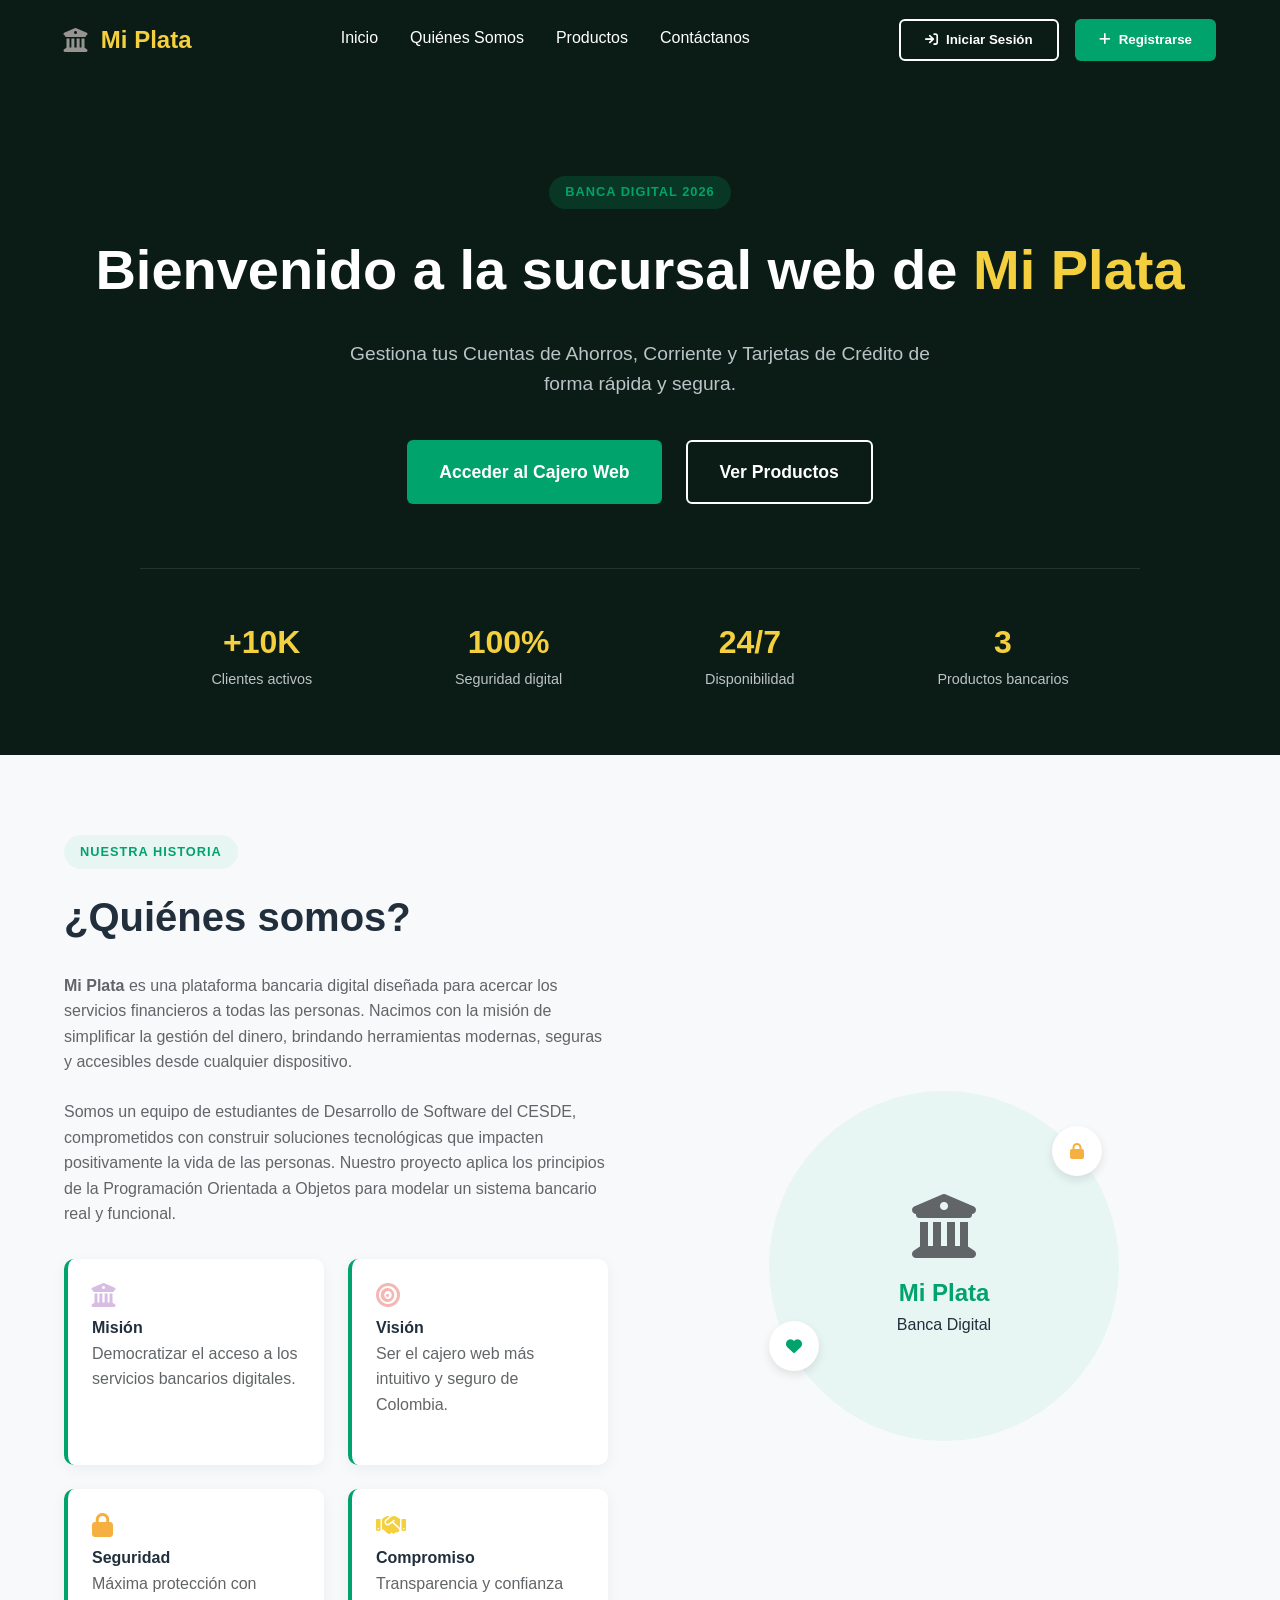
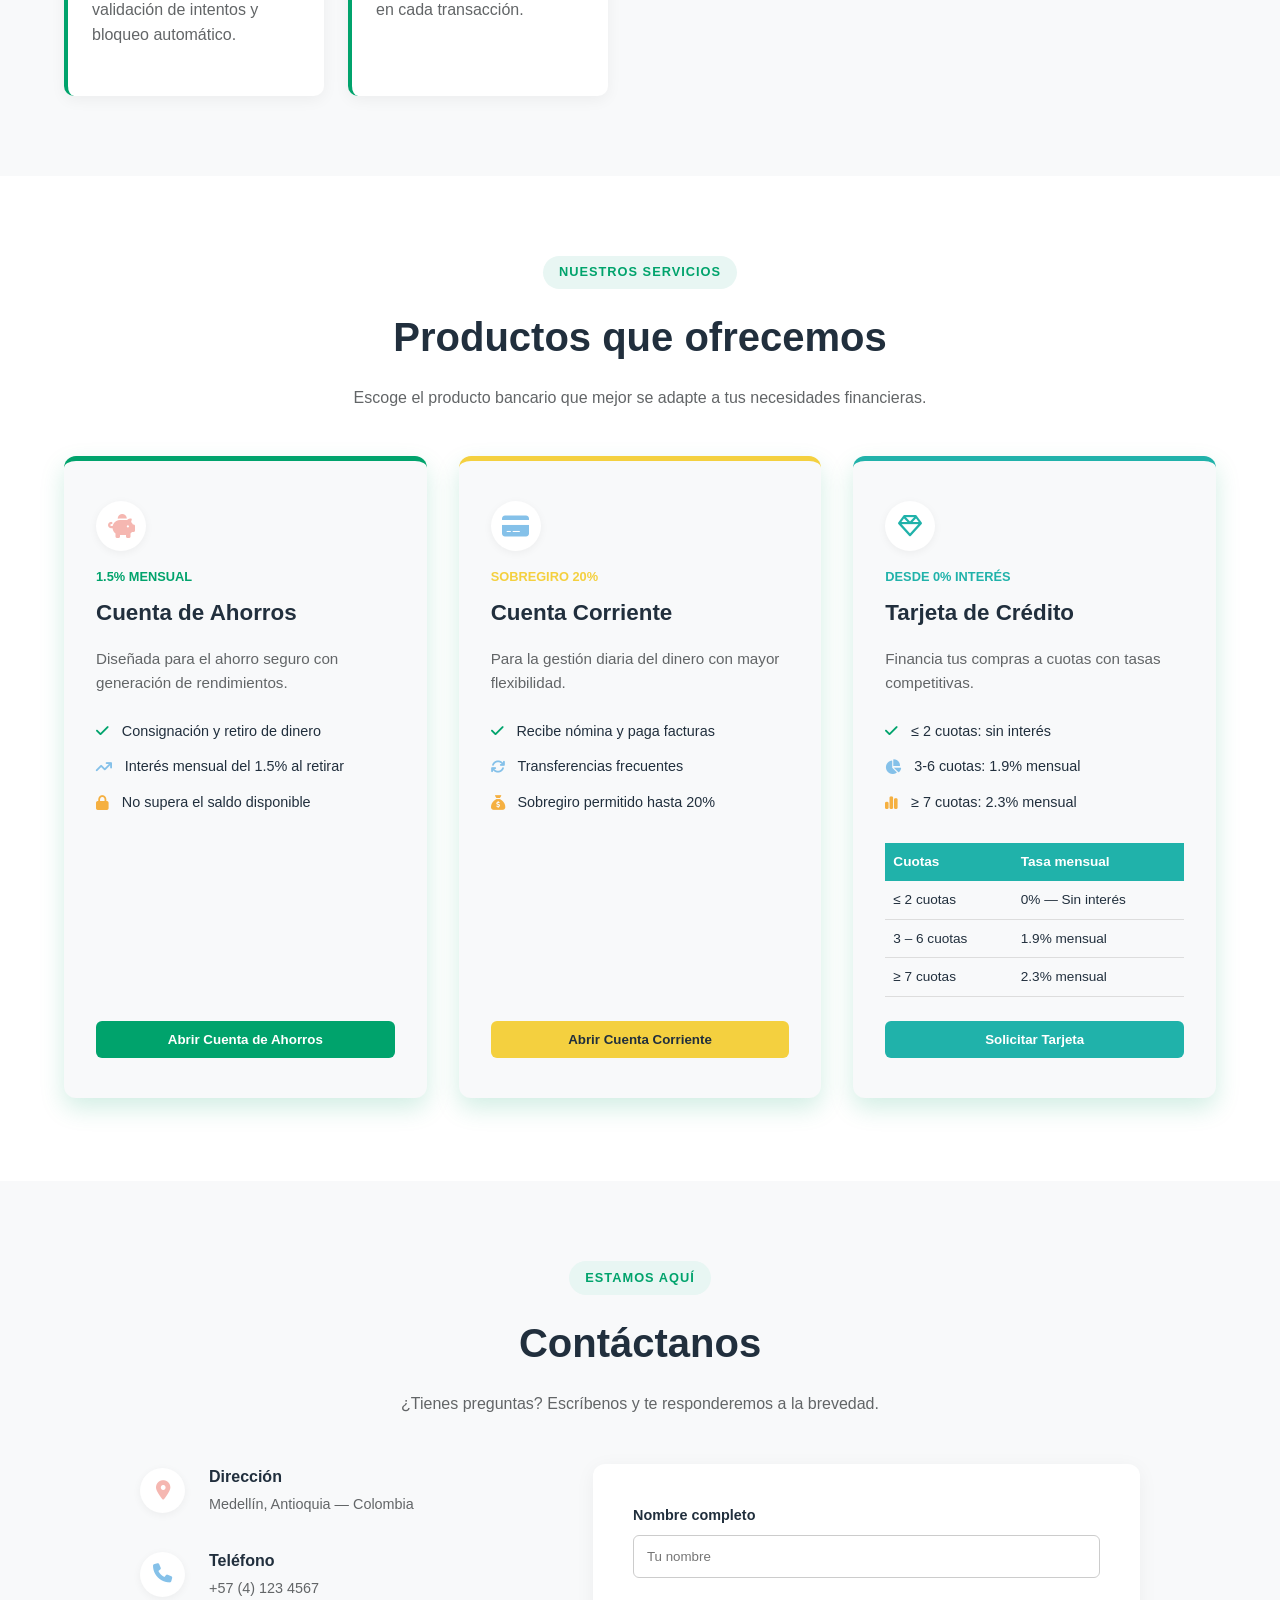
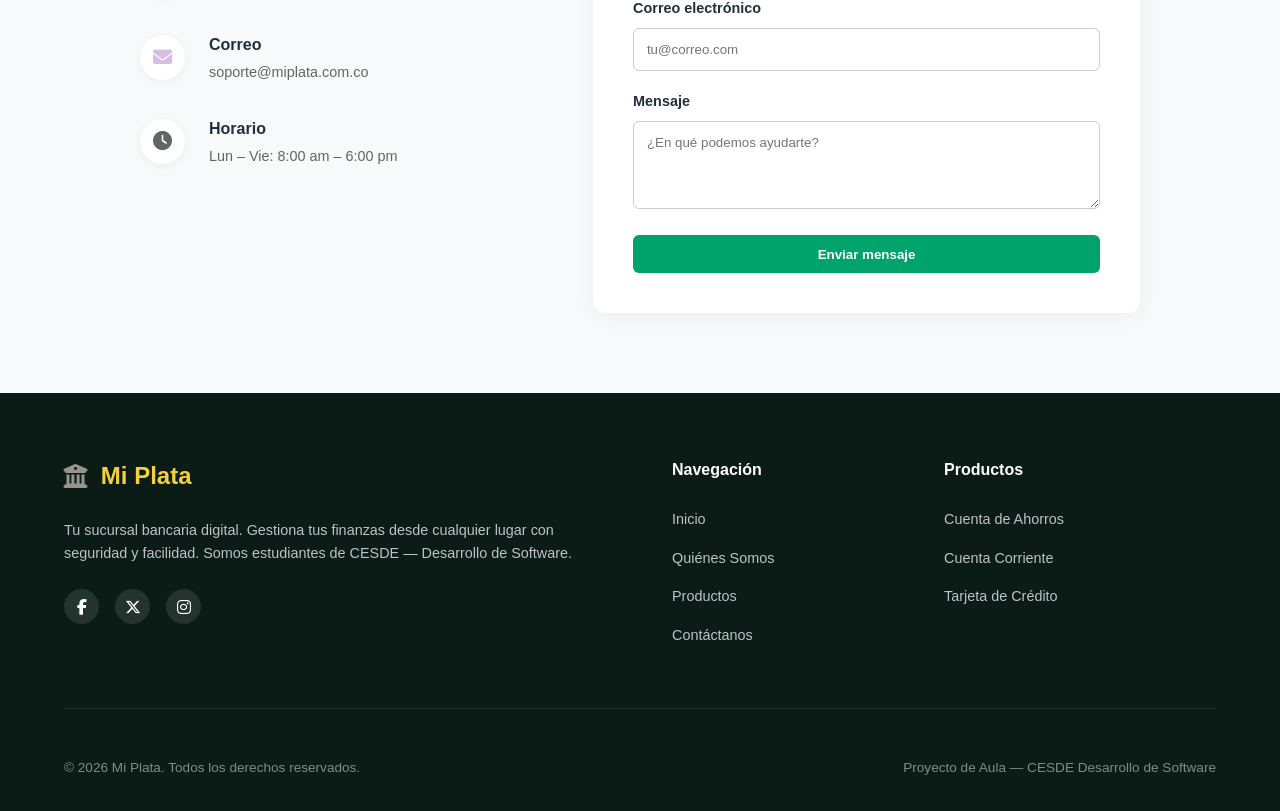
==== Mi-Plata-Banco/index.html @ a08ffad4 "Agrego Implementacion completa de clases POO models.js" ====
<!DOCTYPE html>
<html lang="es">
<head>
    <meta charset="UTF-8">
    <meta name="viewport" content="width=device-width, initial-scale=1.0">
    <title>Mi Plata - Banca Digital</title>
    <link rel="stylesheet" href="styles.css">
    <!-- FontAwesome para los íconos idénticos al Figma -->
    <link rel="stylesheet" href="https://cdnjs.cloudflare.com/ajax/libs/font-awesome/6.4.0/css/all.min.css">
</head>
<body>

    <!-- NAVEGACIÓN -->
    <header class="navbar">
        <div class="logo">
            <i class="fa-solid fa-building-columns"></i>
            <span>Mi Plata</span>
        </div>
        <nav class="nav-links">
            <a href="#inicio">Inicio</a>
            <a href="#quienes-somos">Quiénes Somos</a>
            <a href="#productos">Productos</a>
            <a href="#contactanos">Contáctanos</a>
        </nav>
        <div class="nav-buttons">
            <button class="btn btn-outline" id="btn-iniciar-sesion"><i class="fa-solid fa-arrow-right-to-bracket"></i> Iniciar Sesión</button>
            <button class="btn btn-primary" id="btn-registrarse"><i class="fa-solid fa-plus"></i> Registrarse</button>
        </div>
    </header>

    <!-- CONTENEDOR PRINCIPAL (Landing Page) -->
    <main id="landing-page">
        
        <!-- SECCIÓN: INICIO (Hero) -->
        <section id="inicio" class="hero-section">
            <div class="hero-content">
                <span class="badge badge-dark">BANCA DIGITAL 2026</span>
                <h1>Bienvenido a la sucursal web de <span>Mi Plata</span></h1>
                <p>Gestiona tus Cuentas de Ahorros, Corriente y Tarjetas de Crédito de forma rápida y segura.</p>
                <div class="hero-actions">
                    <button class="btn btn-primary btn-lg">Acceder al Cajero Web</button>
                    <a href="#productos" class="btn btn-outline btn-lg">Ver Productos</a>
                </div>
            </div>
            
            <div class="hero-stats">
                <div class="stat-item">
                    <h3>+10K</h3>
                    <p>Clientes activos</p>
                </div>
                <div class="stat-item">
                    <h3>100%</h3>
                    <p>Seguridad digital</p>
                </div>
                <div class="stat-item">
                    <h3>24/7</h3>
                    <p>Disponibilidad</p>
                </div>
                <div class="stat-item">
                    <h3>3</h3>
                    <p>Productos bancarios</p>
                </div>
            </div>
        </section>

        <!-- SECCIÓN: QUIÉNES SOMOS -->
        <section id="quienes-somos" class="about-section">
            <div class="about-container">
                <div class="about-text">
                    <span class="badge badge-light">NUESTRA HISTORIA</span>
                    <h2>¿Quiénes somos?</h2>
                    <p><strong>Mi Plata</strong> es una plataforma bancaria digital diseñada para acercar los servicios financieros a todas las personas. Nacimos con la misión de simplificar la gestión del dinero, brindando herramientas modernas, seguras y accesibles desde cualquier dispositivo.</p>
                    <p>Somos un equipo de estudiantes de Desarrollo de Software del CESDE, comprometidos con construir soluciones tecnológicas que impacten positivamente la vida de las personas. Nuestro proyecto aplica los principios de la Programación Orientada a Objetos para modelar un sistema bancario real y funcional.</p>
                    
                    <div class="features-grid">
                        <div class="feature-card">
                            <i class="fa-solid fa-building-columns feature-icon"></i>
                            <h4>Misión</h4>
                            <p>Democratizar el acceso a los servicios bancarios digitales.</p>
                        </div>
                        <div class="feature-card">
                            <i class="fa-solid fa-bullseye feature-icon"></i>
                            <h4>Visión</h4>
                            <p>Ser el cajero web más intuitivo y seguro de Colombia.</p>
                        </div>
                        <div class="feature-card">
                            <i class="fa-solid fa-lock feature-icon"></i>
                            <h4>Seguridad</h4>
                            <p>Máxima protección con validación de intentos y bloqueo automático.</p>
                        </div>
                        <div class="feature-card">
                            <i class="fa-solid fa-handshake feature-icon"></i>
                            <h4>Compromiso</h4>
                            <p>Transparencia y confianza en cada transacción.</p>
                        </div>
                    </div>
                </div>
                <div class="about-image">
                    <div class="circle-graphic">
                        <div class="icon-float icon-lock"><i class="fa-solid fa-lock"></i></div>
                        <div class="icon-float icon-heart"><i class="fa-solid fa-heart"></i></div>
                        <i class="fa-solid fa-building-columns center-icon"></i>
                        <h3>Mi Plata</h3>
                        <p>Banca Digital</p>
                    </div>
                </div>
            </div>
        </section>

        <!-- SECCIÓN: PRODUCTOS -->
        <section id="productos" class="products-section">
            <div class="section-header text-center">
                <span class="badge badge-light">NUESTROS SERVICIOS</span>
                <h2>Productos que ofrecemos</h2>
                <p>Escoge el producto bancario que mejor se adapte a tus necesidades financieras.</p>
            </div>
            
            <div class="products-grid">
                <!-- Cuenta de Ahorros -->
                <div class="product-card card-ahorros">
                    <div class="product-icon icon-pink"><i class="fa-solid fa-piggy-bank"></i></div>
                    <span class="product-subtitle text-green">1.5% MENSUAL</span>
                    <h3>Cuenta de Ahorros</h3>
                    <p>Diseñada para el ahorro seguro con generación de rendimientos.</p>
                    <ul class="product-features">
                        <li><i class="fa-solid fa-check text-green"></i> Consignación y retiro de dinero</li>
                        <li><i class="fa-solid fa-arrow-trend-up text-blue"></i> Interés mensual del 1.5% al retirar</li>
                        <li><i class="fa-solid fa-lock text-orange"></i> No supera el saldo disponible</li>
                    </ul>
                    <button class="btn btn-primary btn-block mt-auto">Abrir Cuenta de Ahorros</button>
                </div>

                <!-- Cuenta Corriente -->
                <div class="product-card card-corriente">
                    <div class="product-icon icon-blue"><i class="fa-solid fa-credit-card"></i></div>
                    <span class="product-subtitle text-yellow">SOBREGIRO 20%</span>
                    <h3>Cuenta Corriente</h3>
                    <p>Para la gestión diaria del dinero con mayor flexibilidad.</p>
                    <ul class="product-features">
                        <li><i class="fa-solid fa-check text-green"></i> Recibe nómina y paga facturas</li>
                        <li><i class="fa-solid fa-arrows-rotate text-blue"></i> Transferencias frecuentes</li>
                        <li><i class="fa-solid fa-sack-dollar text-orange"></i> Sobregiro permitido hasta 20%</li>
                    </ul>
                    <button class="btn btn-yellow btn-block mt-auto">Abrir Cuenta Corriente</button>
                </div>

                <!-- Tarjeta de Crédito -->
                <div class="product-card card-tarjeta">
                    <div class="product-icon icon-teal"><i class="fa-regular fa-gem"></i></div>
                    <span class="product-subtitle text-teal">DESDE 0% INTERÉS</span>
                    <h3>Tarjeta de Crédito</h3>
                    <p>Financia tus compras a cuotas con tasas competitivas.</p>
                    <ul class="product-features mb-3">
                        <li><i class="fa-solid fa-check text-green"></i> ≤ 2 cuotas: sin interés</li>
                        <li><i class="fa-solid fa-chart-pie text-blue"></i> 3-6 cuotas: 1.9% mensual</li>
                        <li><i class="fa-solid fa-chart-simple text-orange"></i> ≥ 7 cuotas: 2.3% mensual</li>
                    </ul>
                    <table class="rates-table">
                        <tr><th>Cuotas</th><th>Tasa mensual</th></tr>
                        <tr><td>≤ 2 cuotas</td><td>0% — Sin interés</td></tr>
                        <tr><td>3 – 6 cuotas</td><td>1.9% mensual</td></tr>
                        <tr><td>≥ 7 cuotas</td><td>2.3% mensual</td></tr>
                    </table>
                    <button class="btn btn-teal btn-block mt-auto">Solicitar Tarjeta</button>
                </div>
            </div>
        </section>

        <!-- SECCIÓN: CONTÁCTANOS -->
        <section id="contactanos" class="contact-section">
            <div class="section-header text-center">
                <span class="badge badge-light">ESTAMOS AQUÍ</span>
                <h2>Contáctanos</h2>
                <p>¿Tienes preguntas? Escríbenos y te responderemos a la brevedad.</p>
            </div>

            <div class="contact-container">
                <div class="contact-info">
                    <div class="info-item">
                        <div class="info-icon text-pink"><i class="fa-solid fa-location-dot"></i></div>
                        <div>
                            <h4>Dirección</h4>
                            <p>Medellín, Antioquia — Colombia</p>
                        </div>
                    </div>
                    <div class="info-item">
                        <div class="info-icon text-blue"><i class="fa-solid fa-phone"></i></div>
                        <div>
                            <h4>Teléfono</h4>
                            <p>+57 (4) 123 4567</p>
                        </div>
                    </div>
                    <div class="info-item">
                        <div class="info-icon text-purple"><i class="fa-solid fa-envelope"></i></div>
                        <div>
                            <h4>Correo</h4>
                            <p>soporte@miplata.com.co</p>
                        </div>
                    </div>
                    <div class="info-item">
                        <div class="info-icon text-gray"><i class="fa-solid fa-clock"></i></div>
                        <div>
                            <h4>Horario</h4>
                            <p>Lun – Vie: 8:00 am – 6:00 pm</p>
                        </div>
                    </div>
                </div>

                <div class="contact-form-card">
                    <form id="form-contacto">
                        <div class="form-group">
                            <label>Nombre completo</label>
                            <input type="text" placeholder="Tu nombre">
                        </div>
                        <div class="form-group">
                            <label>Correo electrónico</label>
                            <input type="email" placeholder="tu@correo.com">
                        </div>
                        <div class="form-group">
                            <label>Mensaje</label>
                            <textarea rows="4" placeholder="¿En qué podemos ayudarte?"></textarea>
                        </div>
                        <button type="button" class="btn btn-primary btn-block">Enviar mensaje</button>
                    </form>
                </div>
            </div>
        </section>

    </main>

    <!-- FOOTER -->
    <footer class="main-footer">
        <div class="footer-container">
            <div class="footer-brand">
                <div class="logo">
                    <i class="fa-solid fa-building-columns"></i>
                    <span>Mi Plata</span>
                </div>
                <p>Tu sucursal bancaria digital. Gestiona tus finanzas desde cualquier lugar con seguridad y facilidad. Somos estudiantes de CESDE — Desarrollo de Software.</p>
                <div class="social-icons">
                    <a href="#"><i class="fa-brands fa-facebook-f"></i></a>
                    <a href="#"><i class="fa-brands fa-x-twitter"></i></a>
                    <a href="#"><i class="fa-brands fa-instagram"></i></a>
                </div>
            </div>
            
            <div class="footer-links">
                <h4>Navegación</h4>
                <ul>
                    <li><a href="#inicio">Inicio</a></li>
                    <li><a href="#quienes-somos">Quiénes Somos</a></li>
                    <li><a href="#productos">Productos</a></li>
                    <li><a href="#contactanos">Contáctanos</a></li>
                </ul>
            </div>

            <div class="footer-links">
                <h4>Productos</h4>
                <ul>
                    <li><a href="#">Cuenta de Ahorros</a></li>
                    <li><a href="#">Cuenta Corriente</a></li>
                    <li><a href="#">Tarjeta de Crédito</a></li>
                </ul>
            </div>
        </div>
        <div class="footer-bottom">
            <p>&copy; 2026 Mi Plata. Todos los derechos reservados.</p>
            <p>Proyecto de Aula — CESDE Desarrollo de Software</p>
        </div>
    </footer>

    <script src="js/models.js"></script>
    <script src="js/app.js"></script>
</body>
</html>
---- Mi-Plata-Banco/styles.css ----
/* ================= VARIABLES DE COLOR ================= */
:root {
    --bg-dark: #0A1C15;         /* Verde oscuro fondo Hero/Footer */
    --bg-light: #F8F9FA;        /* Fondo claro general */
    --primary: #00A36C;         /* Verde Esmeralda */
    --primary-hover: #008055;
    --secondary: #F4D03F;       /* Amarillo/Dorado Mi Plata */
    --secondary-hover: #D4AC0D;
    --text-dark: #212F3D;
    --text-light: #626567;
    --text-white: #FFFFFF;
    
    /* Colores tarjetas y acentos */
    --teal: #20B2AA;
    --pink: #F5B7B1;
    --blue: #85C1E9;
    --orange: #F5B041;
    --purple: #D7BDE2;
}

/* ================= RESET Y BÁSICOS ================= */
* {
    margin: 0;
    padding: 0;
    box-sizing: border-box;
    font-family: 'Segoe UI', Tahoma, Geneva, Verdana, sans-serif;
}

/* Scroll suave para los enlaces del menú */
html {
    scroll-behavior: smooth;
}

body {
    background-color: var(--bg-light);
    color: var(--text-dark);
    line-height: 1.6;
}

a { text-decoration: none; }
ul { list-style: none; }

.text-center { text-align: center; }
.mt-auto { margin-top: auto; }
.mb-3 { margin-bottom: 1rem; }

/* Textos de colores */
.text-green { color: var(--primary); }
.text-yellow { color: var(--secondary); }
.text-teal { color: var(--teal); }
.text-blue { color: var(--blue); }
.text-orange { color: var(--orange); }
.text-pink { color: var(--pink); }
.text-purple { color: var(--purple); }
.text-gray { color: var(--text-light); }

/* ================= COMPONENTES (Botones y Badges) ================= */

.btn {
    padding: 0.7rem 1.5rem;
    border-radius: 6px;
    font-weight: 600;
    cursor: pointer;
    border: none;
    display: inline-flex;
    align-items: center;
    justify-content: center;
    gap: 0.5rem;
    transition: 0.3s;
}

/* Botón Principal (Registrarse) */
.btn-primary { 
    background-color: var(--primary); 
    color: var(--text-white); 
    transition: all 0.2s ease; 
}

.btn-primary:hover { 
    background-color: var(--primary-hover); 
    color: var(--secondary); /* Las letras cambian al amarillo corporativo */
    transform: translateY(-3px); /* Efecto de realce hacia arriba */
    /*box-shadow: 0 6px 15px rgba(0, 163, 108, 0.4); /* Sombra verde esmeralda */
}

/* Botón Secundario / Outline (Iniciar Sesión) */
.btn-outline { 
    background-color: transparent; 
    border: 2px solid var(--text-white); /* Borde un poco más grueso para que resalte la línea */
    color: var(--text-white); 
    transition: all 0.2s ease; 
}

.btn-outline:hover { 
    background-color: transparent; 
    color: var(--secondary); /* Las letras cambian a amarillo */
    border-color: var(--secondary); /* La línea cambia a amarillo */
    transform: translateY(-3px); /* Efecto de realce hacia arriba */
   /* box-shadow: 0 6px 15px rgba(244, 208, 63, 0.2); /* Sombra amarilla suave */
}

.btn-yellow { background-color: var(--secondary); color: var(--text-dark); }
.btn-yellow:hover { background-color: var(--secondary-hover); transform: translateY(-3px); }

.btn-teal { background-color: var(--teal); color: var(--text-white); }
.btn-teal:hover { background-color: #1A938C; transform: translateY(-3px); }

.btn-block { width: 100%; }
.btn-lg { padding: 1rem 2rem; font-size: 1.1rem; }

.badge {
    padding: 0.4rem 1rem;
    border-radius: 20px;
    font-size: 0.8rem;
    font-weight: 700;
    letter-spacing: 1px;
    display: inline-block;
    margin-bottom: 1rem;
   
}

.badge-dark { background-color: rgba(0, 163, 108, 0.2); color: var(--primary); }
.badge-light { background-color: #E8F6F3; color: var(--primary); }

/* ================= NAVEGACIÓN ================= */
.navbar {
    background-color: var(--bg-dark);
    padding: 1.2rem 4rem;
    display: flex;
    justify-content: space-between;
    align-items: center;
    position: sticky;
    top: 0;
    z-index: 1000;
}

.logo {
    display: flex;
    align-items: center;
    gap: 0.8rem;
    color: var(--text-white);
    font-size: 1.5rem;
    font-weight: 700;   
}

.logo i { color: #969491; } 
.logo span { color: var(--secondary); }

.nav-links {
    display: flex;
    gap: 2rem;
}   

/* --- LÍNEA AMARILLA ANIMADA --- */
.nav-links a {
    color: var(--text-white);
    font-weight: 500;
    position: relative; 
    padding-bottom: 5px; 
    transition: color 0.2s ease;
}

.nav-links a::after {
    content: '';
    position: absolute;
    left: 0;
    bottom: 0;
    width: 0;
    height: 2px;
    background-color: var(--secondary); 
    transition: width 0.3s ease; 
}

.nav-links a:hover { 
    color: var(--secondary); 
}

.nav-links a:hover::after {
    width: 100%;
}
.nav-links a:hover { color: var(--secondary); }
.nav-buttons { display: flex; gap: 1rem; }

/* ================= SECCIÓN: INICIO (Hero) ================= */
.hero-section {
    background-color: var(--bg-dark);
    padding: 6rem 4rem 4rem;
    color: var(--text-white);
    text-align: center;
}

.hero-content h1 {
    font-size: 3.5rem;
    margin-bottom: 1.5rem;
}

.hero-content h1 span { color: var(--secondary); }

.hero-content p {
    font-size: 1.2rem;
    color: #BDC3C7;
    max-width: 600px;
    margin: 0 auto 2.5rem;
}

.hero-actions {
    display: flex;
    justify-content: center;
    gap: 1.5rem;
    margin-bottom: 4rem;
}

.hero-stats {
    display: flex;
    justify-content: space-around;
    border-top: 1px solid rgba(255,255,255,0.1);
    padding-top: 3rem;
    max-width: 1000px;
    margin: 0 auto;
}

.stat-item h3 { color: var(--secondary); font-size: 2rem; }
.stat-item p { color: #BDC3C7; font-size: 0.9rem; }

/* ================= SECCIÓN: QUIÉNES SOMOS ================= */
.about-section { padding: 5rem 4rem; background-color: var(--bg-light); }
.about-container { display: flex; gap: 4rem; align-items: center; max-width: 1200px; margin: 0 auto; }

.about-text { flex: 1; }
.about-text h2 { font-size: 2.5rem; margin-bottom: 1.5rem; color: var(--text-dark); }
.about-text p { color: var(--text-light); margin-bottom: 1.5rem; }

.features-grid {
    display: grid;
    grid-template-columns: 1fr 1fr;
    gap: 1.5rem;
    margin-top: 2rem;
}

.feature-card {
    background: white;
    padding: 1.5rem;
    border-radius: 10px;
    box-shadow: 0 4px 15px rgba(0,0,0,0.05);
    border-left: 4px solid var(--primary);
}

.feature-icon { font-size: 1.5rem; margin-bottom: 0.5rem; }
.feature-card:nth-child(1) .feature-icon { color: var(--purple); }
.feature-card:nth-child(2) .feature-icon { color: var(--pink); }
.feature-card:nth-child(3) .feature-icon { color: var(--orange); }
.feature-card:nth-child(4) .feature-icon { color: var(--secondary); }

.about-image {
    flex: 1;
    display: flex;
    justify-content: center;
}

.circle-graphic {
    background: #E8F6F3;
    width: 350px;
    height: 350px;
    border-radius: 50%;
    display: flex;
    flex-direction: column;
    align-items: center;
    justify-content: center;
    position: relative;
}

.circle-graphic .center-icon { font-size: 4rem; color: var(--text-light); margin-bottom: 1rem; }
.circle-graphic h3 { color: var(--primary); font-size: 1.5rem; }
.icon-float {
    position: absolute;
    background: white;
    width: 50px; height: 50px;
    border-radius: 50%;
    display: flex; align-items: center; justify-content: center;
    box-shadow: 0 4px 10px rgba(0,0,0,0.1);
}
.icon-lock { top: 10%; right: 5%; color: var(--orange); }
.icon-heart { bottom: 20%; left: 0; color: var(--primary); }

/* ================= SECCIÓN: PRODUCTOS ================= */
.products-section { padding: 5rem 4rem; background-color: white; }
.section-header h2 { font-size: 2.5rem; margin-bottom: 1rem; }
.section-header p { color: var(--text-light); margin-bottom: 3rem; }

.products-grid {
    display: grid;
    grid-template-columns: repeat(3, 1fr);
    gap: 2rem;
    max-width: 1200px;
    margin: 0 auto;
}

.product-card {
    background: var(--bg-light);
    border-radius: 12px;
    padding: 2.5rem 2rem;
    box-shadow: 0 4px 20px rgba(0,0,0,0.05);
    box-shadow: 0 10px 24px rgba(0,163,108,0.18);
    display: flex;
    flex-direction: column;
    border-top: 5px solid transparent;
    transform: translateY(-3px);
    transition: transform 0.25s ease, box-shadow 0.25s ease;
}

.product-card:hover {
    transform: translateY(-8px);
    box-shadow: 0 16px 30px rgba(0,163,108,0.28);
}

.card-ahorros { border-top-color: var(--primary);
transform: translateY(-3px); /* Efecto de realce hacia arriba */  }
.card-corriente { border-top-color: var(--secondary); 
transform: translateY(-3px); /* Efecto de realce hacia arriba */  }
.card-tarjeta { border-top-color: var(--teal); 
transform: translateY(-3px); /* Efecto de realce hacia arriba */  }

.product-icon {
    width: 50px; height: 50px;
    border-radius: 50%;
    display: flex; align-items: center; justify-content: center;
    font-size: 1.5rem;
    margin-bottom: 1rem;
    background-color: white;
    box-shadow: 0 2px 8px rgba(0,0,0,0.05);
}

.icon-pink { color: var(--pink); }
.icon-blue { color: var(--blue); }
.icon-teal { color: var(--teal); }

.product-subtitle { font-weight: 700; font-size: 0.8rem; margin-bottom: 0.5rem; display: block; }
.product-card h3 { margin-bottom: 1rem; font-size: 1.4rem; }
.product-card p { color: var(--text-light); margin-bottom: 1.5rem; font-size: 0.95rem; }

.product-features li {
    margin-bottom: 0.8rem;
    font-size: 0.9rem;
    color: var(--text-dark);
    display: flex;
    align-items: center;
    gap: 0.8rem;
}

.rates-table {
    width: 100%;
    border-collapse: collapse;
    margin-bottom: 1.5rem;
    font-size: 0.85rem;
}
.rates-table th { background-color: var(--teal); color: white; padding: 0.5rem; text-align: left; }
.rates-table td { padding: 0.5rem; border-bottom: 1px solid #ddd; }

/* ================= SECCIÓN: CONTÁCTANOS ================= */
.contact-section { padding: 5rem 4rem; background-color: var(--bg-light); }
.contact-container {
    display: flex;
    gap: 4rem;
    max-width: 1000px;
    margin: 0 auto;
}

.contact-info { flex: 1; display: flex; flex-direction: column; gap: 2rem; }
.info-item { display: flex; gap: 1.5rem; align-items: center; }
.info-icon {
    width: 45px; height: 45px;
    background: white;
    border-radius: 50%;
    display: flex; align-items: center; justify-content: center;
    font-size: 1.2rem;
    box-shadow: 0 2px 8px rgba(0,0,0,0.05);
}
.info-item h4 { margin-bottom: 0.2rem; }
.info-item p { color: var(--text-light); font-size: 0.9rem; }

.contact-form-card {
    flex: 1.2;
    background: white;
    padding: 2.5rem;
    border-radius: 12px;
    box-shadow: 0 4px 20px rgba(0,0,0,0.05);
}

.form-group { margin-bottom: 1.2rem; }
.form-group label { display: block; margin-bottom: 0.5rem; font-weight: 600; font-size: 0.9rem; }
.form-group input, .form-group textarea {
    width: 100%;
    padding: 0.8rem;
    border: 1px solid #ccc;
    border-radius: 6px;
    font-family: inherit;
}

/* ================= FOOTER ================= */
.main-footer {
    background-color: var(--bg-dark);
    color: var(--text-white);
    padding: 4rem 4rem 2rem;
}

.footer-container {
    display: flex;
    justify-content: space-between;
    max-width: 1200px;
    margin: 0 auto 3rem;
    border-bottom: 1px solid rgba(255,255,255,0.1);
    padding-bottom: 3rem;
}

.footer-brand { flex: 2; padding-right: 4rem; }
.footer-brand p { color: #BDC3C7; font-size: 0.9rem; margin: 1.5rem 0; }
.social-icons { display: flex; gap: 1rem; }
.social-icons a {
    width: 35px; height: 35px;
    background: rgba(255,255,255,0.1);
    border-radius: 50%;
    display: flex; align-items: center; justify-content: center;
    color: white;
    transition: 0.3s;
}
.social-icons a:hover { background: var(--primary); }

.footer-links { flex: 1; }
.footer-links h4 { margin-bottom: 1.5rem; }
.footer-links ul li { margin-bottom: 0.8rem; }
.footer-links ul a { color: #BDC3C7; font-size: 0.9rem; transition: 0.3s; }
.footer-links ul a:hover { color: var(--secondary ); }

.footer-bottom {
    display: flex;
    justify-content: space-between;
    max-width: 1200px;
    margin: 0 auto;
    color: #7F8C8D;
    font-size: 0.85rem;
}

/* ================= RESPONSIVE ================= */
@media (max-width: 900px) {
    .navbar { padding: 1rem 2rem; flex-wrap: wrap; }
    .nav-links { display: none; } /* En móvil se ocultaría el menú o se haría hamburguesa */
    .hero-section { padding: 4rem 2rem 2rem; }
    .hero-content h1 { font-size: 2.5rem; }
    .hero-stats { flex-direction: column; gap: 2rem; }
    
    .about-container, .contact-container { flex-direction: column; }
    .features-grid { grid-template-columns: 1fr; }
    
    .products-grid { grid-template-columns: 1fr; }
    .footer-container { flex-direction: column; gap: 2rem; }
    .footer-bottom { flex-direction: column; text-align: center; gap: 1rem; }
}
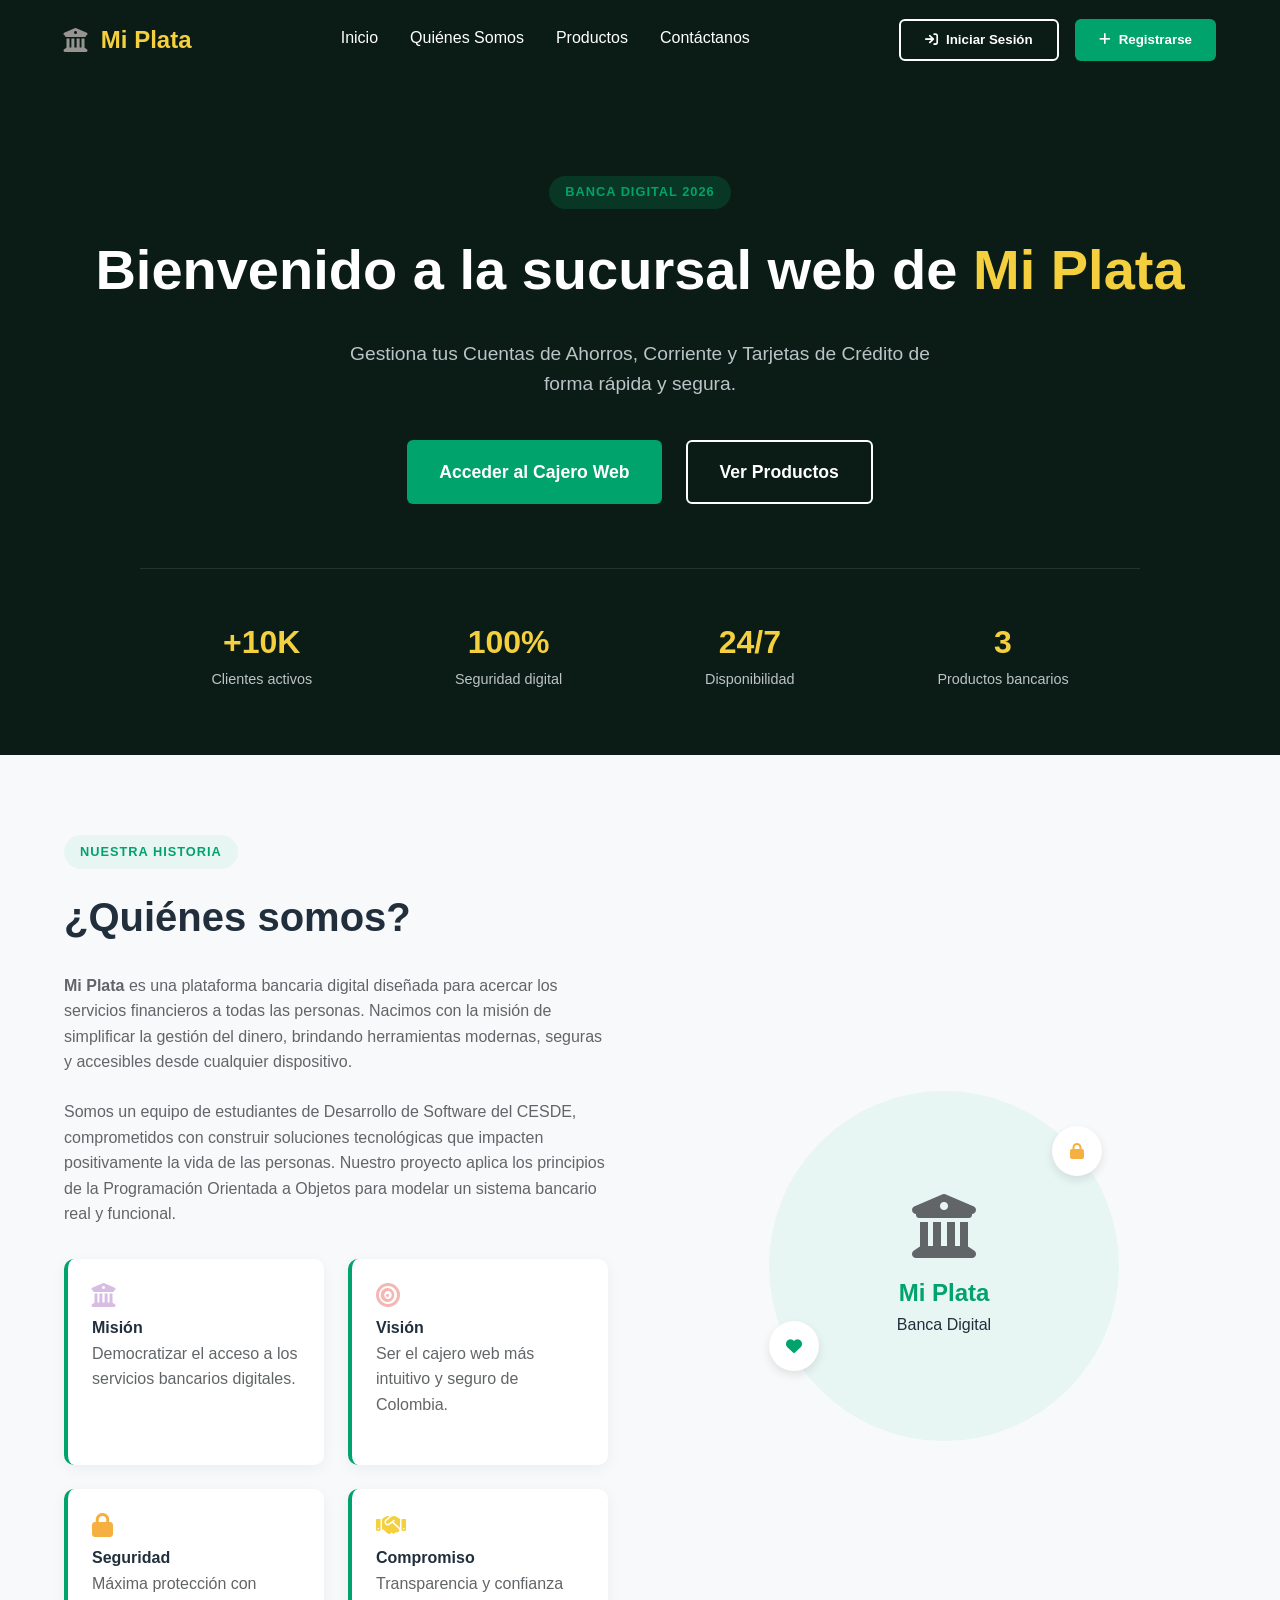
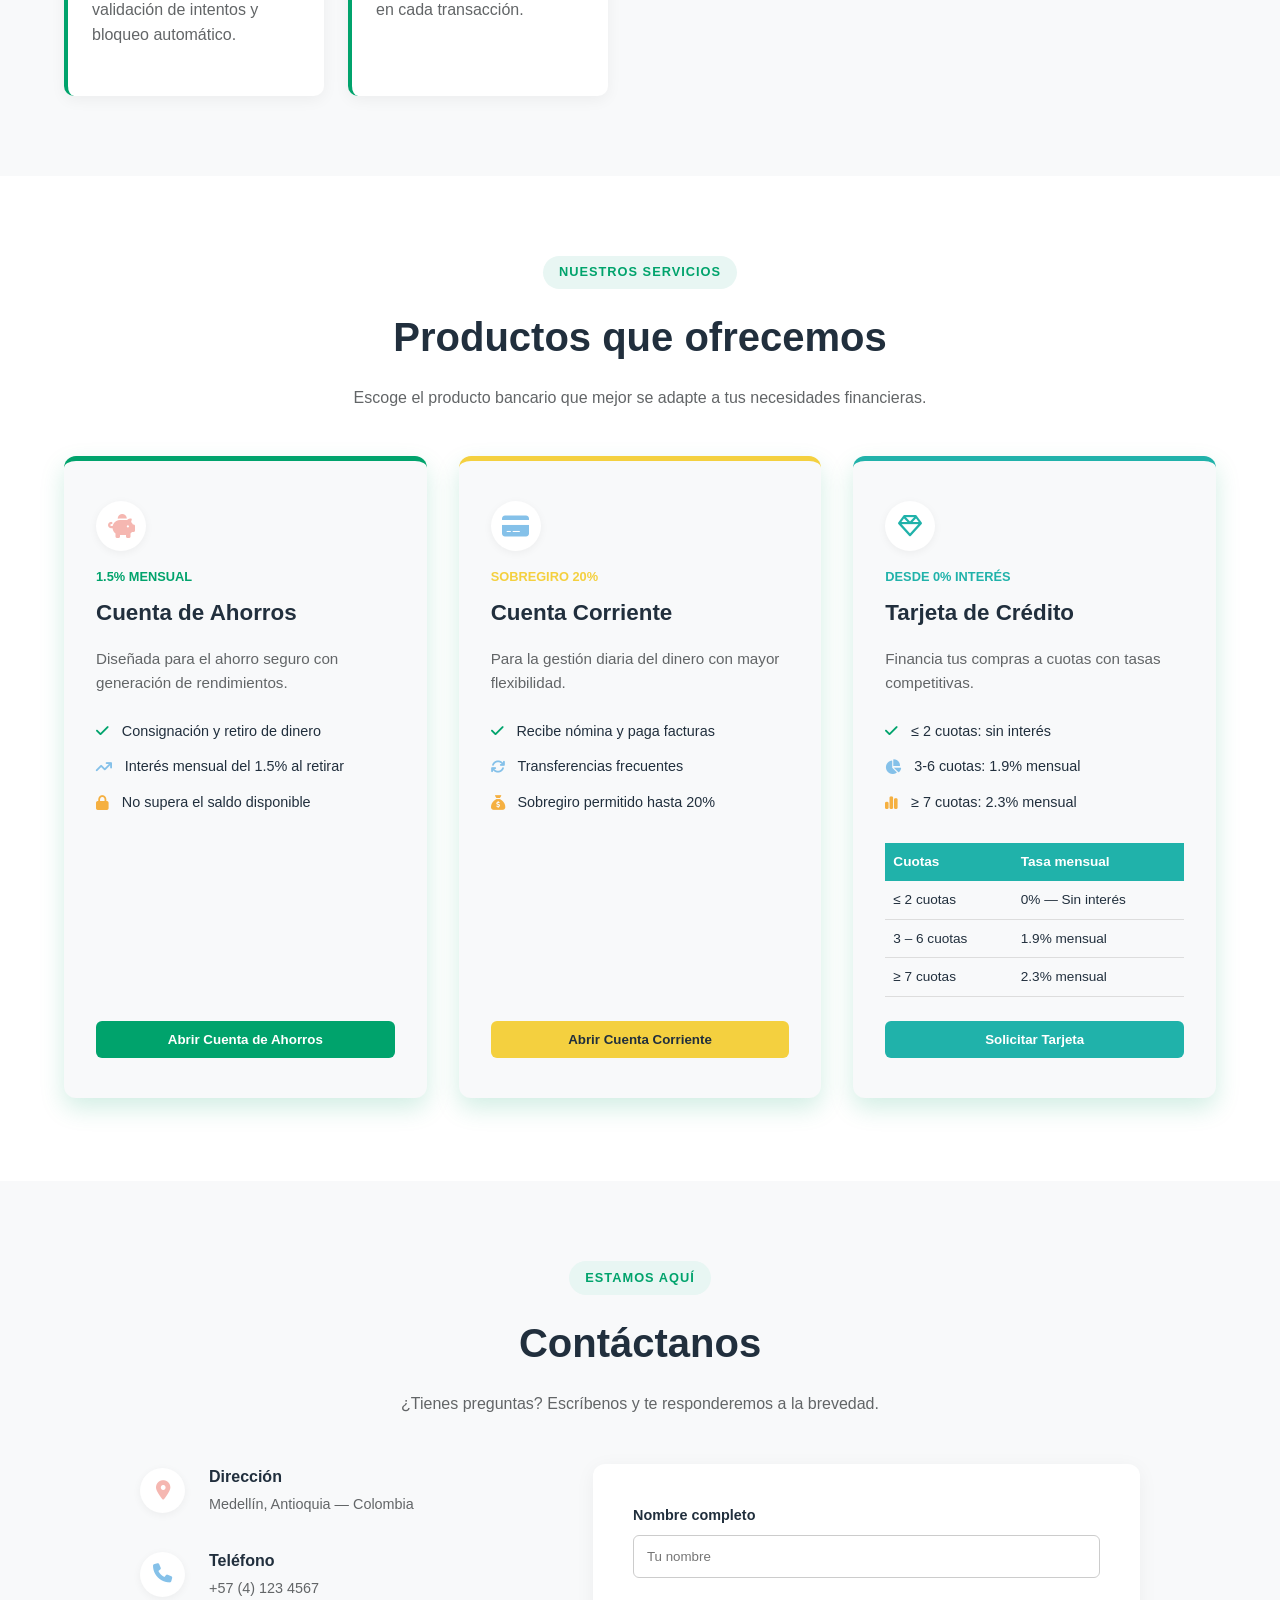
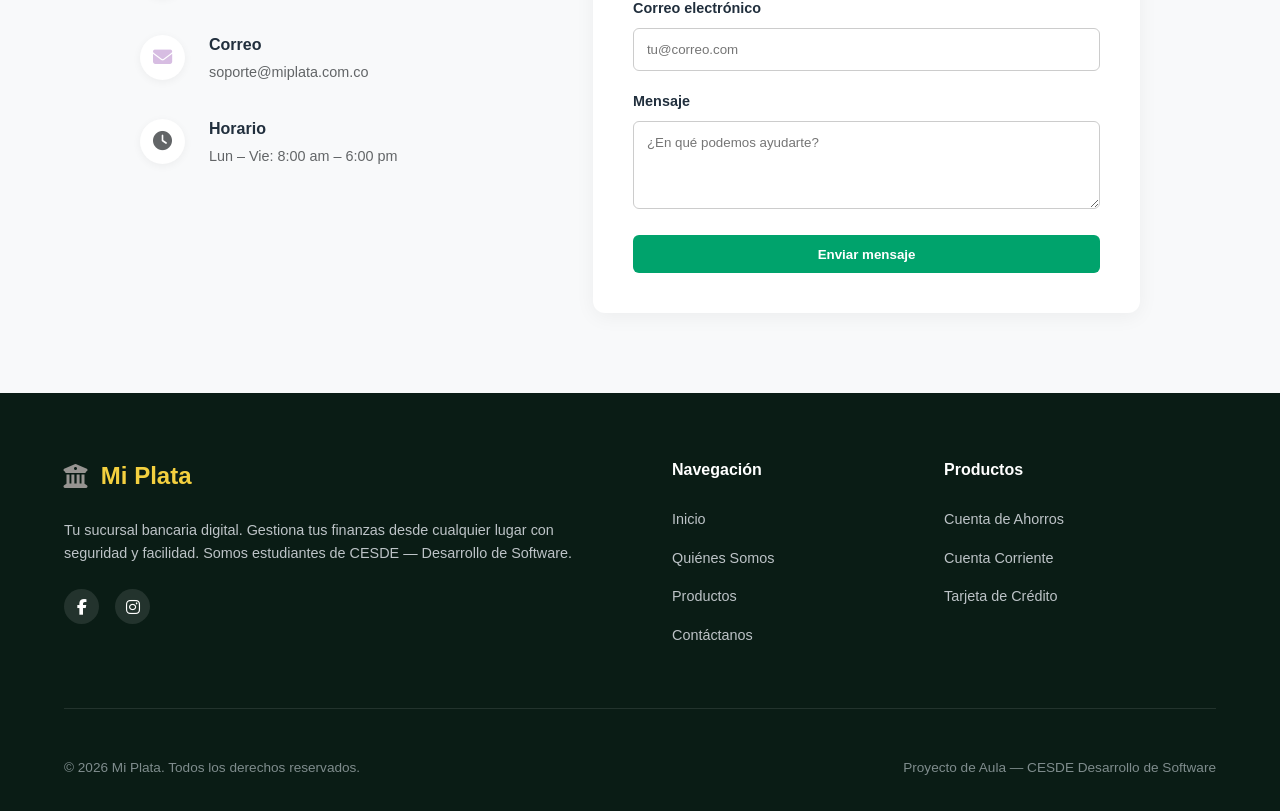
==== commit a8d84ab1: "agrego panel lateral de menu de opciones de usuario" ====
--- a/Mi-Plata-Banco/index.html
+++ b/Mi-Plata-Banco/index.html
@@ -38,7 +38,7 @@
                 <h1>Bienvenido a la sucursal web de <span>Mi Plata</span></h1>
                 <p>Gestiona tus Cuentas de Ahorros, Corriente y Tarjetas de Crédito de forma rápida y segura.</p>
                 <div class="hero-actions">
-                    <button class="btn btn-primary btn-lg">Acceder al Cajero Web</button>
+                    <button class="btn btn-primary btn-lg" id="btn-acceder-cajero">Acceder al Cajero Web</button>
                     <a href="#productos" class="btn btn-outline btn-lg">Ver Productos</a>
                 </div>
             </div>
@@ -226,6 +226,58 @@
             </div>
         </section>
 
+        <!-- SECCIÓN: CAJERO WEB INTERACTIVO -->
+<section id="cajero-web" class="cajero-section" style="display: none;">
+            <div class="cajero-card">
+                <h2>Sucursal Virtual Mi Plata</h2>
+                <h3 id="nombreCliente">Cargando cliente...</h3>
+                
+                <!-- Selector de producto -->
+                <div class="form-group">
+                    <label>Seleccionar Producto:</label>
+                    <select id="selectorCuenta">
+                        <option value="ahorros">Cuenta de Ahorros</option>
+                        <option value="corriente">Cuenta Corriente</option>
+                        <option value="tarjeta">Tarjeta de Crédito</option>
+                    </select>
+                </div>
+
+                <!-- Pantalla de saldo -->
+                <div class="saldo-box">
+                    <h4 id="saldoActual">$ 0 COP</h4>
+                </div>
+
+                <!-- Formulario de operaciones -->
+                <form id="formOperacion">
+                    <div class="form-group">
+                        <label>Tipo de Operación:</label>
+                        <select id="tipoOperacion">
+                            <option value="consignar">Consignar / Abonar</option>
+                            <option value="retirar">Retirar / Comprar</option>
+                        </select>
+                    </div>
+
+                    <div class="form-group">
+                        <label>Monto ($):</label>
+                        <input type="number" id="montoOperacion" placeholder="Ingrese el valor" required>
+                    </div>
+
+                    <div class="form-group" id="grupoCuotas" style="display: none;">
+                        <label>Número de Cuotas (Solo Tarjeta):</label>
+                        <input type="number" id="numeroCuotas" min="1" value="1">
+                    </div>
+
+                    <button type="submit" class="btn btn-primary btn-block">Ejecutar Transacción</button>
+                </form>
+
+                <!-- Historial de movimientos -->
+                <div class="movimientos-box">
+                    <h3>Historial de Movimientos</h3>
+                    <ul id="listaMovimientos"></ul>
+                </div>
+            </div>
+        </section>
+
     </main>
 
     <!-- FOOTER -->
@@ -239,7 +291,6 @@
                 <p>Tu sucursal bancaria digital. Gestiona tus finanzas desde cualquier lugar con seguridad y facilidad. Somos estudiantes de CESDE — Desarrollo de Software.</p>
                 <div class="social-icons">
                     <a href="#"><i class="fa-brands fa-facebook-f"></i></a>
-                    <a href="#"><i class="fa-brands fa-x-twitter"></i></a>
                     <a href="#"><i class="fa-brands fa-instagram"></i></a>
                 </div>
             </div>
@@ -269,7 +320,60 @@
         </div>
     </footer>
 
+    <!-- MODAL DE INICIAR SESIÓN -->
+    <div id="modal-login" style="display: none; position: fixed; z-index: 9999; top: 0; left: 0; width: 100%; height: 100vh; background-color: rgba(0,0,0,0.7); justify-content: center; align-items: center;">
+        <div style="background-color: #fff; padding: 25px; border-radius: 12px; width: 90%; max-width: 380px; position: relative; color: #333;">
+            <span id="btn-cerrar-login" style="position: absolute; right: 15px; top: 10px; font-size: 28px; cursor: pointer; color: #666;">&times;</span>
+            <h2 style="margin-bottom: 15px; color: #000; text-align: center;">Iniciar Sesión</h2>
+            
+            <form id="form-login">
+                <div style="margin-bottom: 12px;">
+                    <label style="display:block; font-weight:bold; margin-bottom:4px;">Usuario:</label>
+                    <input type="text" id="login-usuario" required placeholder="Ej: juanperez" style="width: 100%; padding: 8px; border: 1px solid #ccc; border-radius: 4px;">
+                </div>
+                <div style="margin-bottom: 18px;">
+                    <label style="display:block; font-weight:bold; margin-bottom:4px;">Contraseña:</label>
+                    <input type="password" id="login-clave" required placeholder="****" style="width: 100%; padding: 8px; border: 1px solid #ccc; border-radius: 4px;">
+                </div>
+                <button type="submit" class="btn btn-primary btn-block" style="width: 100%; padding: 10px; background-color: #00a86b; color: white; border: none; border-radius: 4px; cursor: pointer; font-weight: bold;">Ingresar a Mi Plata</button>
+            </form>
+        </div>
+    </div>
+
+    <!-- MODAL DE REGISTRO -->
+    <div id="modal-registro" style="display: none; position: fixed; z-index: 9999; top: 0; left: 0; width: 100%; height: 100vh; background-color: rgba(0,0,0,0.7); justify-content: center; align-items: center;">
+        <div style="background-color: #fff; padding: 25px; border-radius: 12px; width: 90%; max-width: 400px; position: relative; color: #333;">
+            <span id="btn-cerrar-modal" style="position: absolute; right: 15px; top: 10px; font-size: 28px; cursor: pointer; color: #666;">&times;</span>
+            <h2 style="margin-bottom: 15px; color: #000; text-align: center;">Crear Cuenta en Mi Plata</h2>
+            
+            <form id="form-registro">
+                <div style="margin-bottom: 10px;">
+                    <label style="display:block; font-weight:bold; margin-bottom:4px;">Nombre completo:</label>
+                    <input type="text" id="reg-nombre" required placeholder="Ej: Esteban Gómez" style="width: 100%; padding: 8px; border: 1px solid #ccc; border-radius: 4px;">
+                </div>
+                <div style="margin-bottom: 10px;">
+                    <label style="display:block; font-weight:bold; margin-bottom:4px;">Cédula:</label>
+                    <input type="text" id="reg-cedula" required placeholder="Ej: 1020304050" style="width: 100%; padding: 8px; border: 1px solid #ccc; border-radius: 4px;">
+                </div>
+                <div style="margin-bottom: 10px;">
+                    <label style="display:block; font-weight:bold; margin-bottom:4px;">Usuario:</label>
+                    <input type="text" id="reg-usuario" required placeholder="Ej: esteban123" style="width: 100%; padding: 8px; border: 1px solid #ccc; border-radius: 4px;">
+                </div>
+                <div style="margin-bottom: 10px;">
+                    <label style="display:block; font-weight:bold; margin-bottom:4px;">Contraseña:</label>
+                    <input type="password" id="reg-clave" required placeholder="****" style="width: 100%; padding: 8px; border: 1px solid #ccc; border-radius: 4px;">
+                </div>
+                <div style="margin-bottom: 15px;">
+                    <label style="display:block; font-weight:bold; margin-bottom:4px;">Teléfono:</label>
+                    <input type="tel" id="reg-telefono" required placeholder="Ej: 3001234567" style="width: 100%; padding: 8px; border: 1px solid #ccc; border-radius: 4px;">
+                </div>
+                <button type="submit" class="btn btn-primary btn-block" style="width: 100%; padding: 10px; background-color: #00a86b; color: white; border: none; border-radius: 4px; cursor: pointer; font-weight: bold;">Registrarse e Ingresar</button>
+            </form>
+        </div>
+    </div>
+
     <script src="js/models.js"></script>
     <script src="js/app.js"></script>
+
 </body>
 </html>
--- a/Mi-Plata-Banco/styles.css
+++ b/Mi-Plata-Banco/styles.css
@@ -1,21 +1,21 @@
-/* ================= VARIABLES DE COLOR ================= */
-:root {
-    --bg-dark: #0A1C15;         /* Verde oscuro fondo Hero/Footer */
-    --bg-light: #F8F9FA;        /* Fondo claro general */
-    --primary: #00A36C;         /* Verde Esmeralda */
-    --primary-hover: #008055;
-    --secondary: #F4D03F;       /* Amarillo/Dorado Mi Plata */
-    --secondary-hover: #D4AC0D;
-    --text-dark: #212F3D;
-    --text-light: #626567;
-    --text-white: #FFFFFF;
-    
-    /* Colores tarjetas y acentos */
-    --teal: #20B2AA;
-    --pink: #F5B7B1;
-    --blue: #85C1E9;
-    --orange: #F5B041;
-    --purple: #D7BDE2;
+    /* ================= VARIABLES DE COLOR ================= */
+    :root {
+        --bg-dark: #0A1C15;         /* Verde oscuro fondo Hero/Footer */
+        --bg-light: #F8F9FA;        /* Fondo claro general */
+        --primary: #00A36C;         /* Verde Esmeralda */
+        --primary-hover: #008055;
+        --secondary: #F4D03F;       /* Amarillo/Dorado Mi Plata */
+        --secondary-hover: #D4AC0D;
+        --text-dark: #212F3D;
+        --text-light: #626567;
+        --text-white: #FFFFFF;
+        
+        /* Colores tarjetas y acentos */
+        --teal: #20B2AA;
+        --pink: #F5B7B1;
+        --blue: #85C1E9;
+        --orange: #F5B041;
+        --purple: #D7BDE2;
 }
 
 /* ================= RESET Y BÁSICOS ================= */
